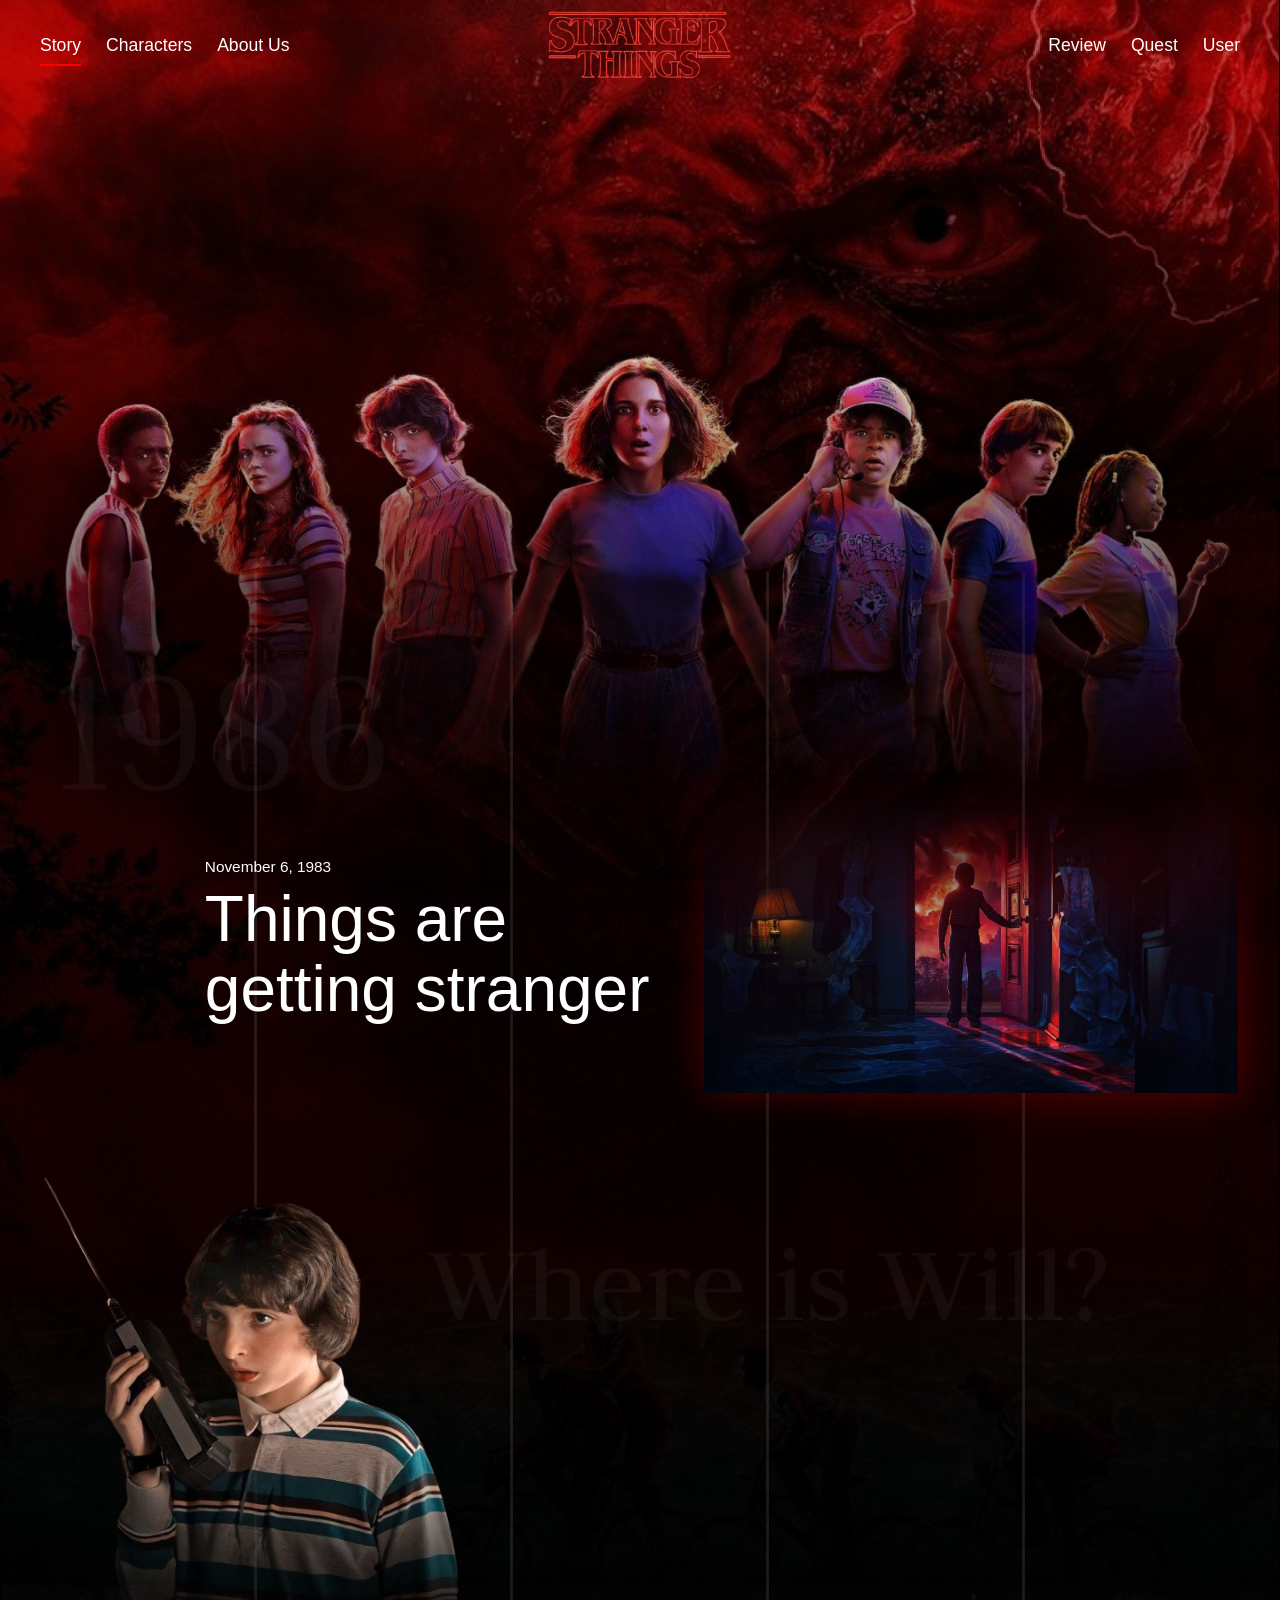
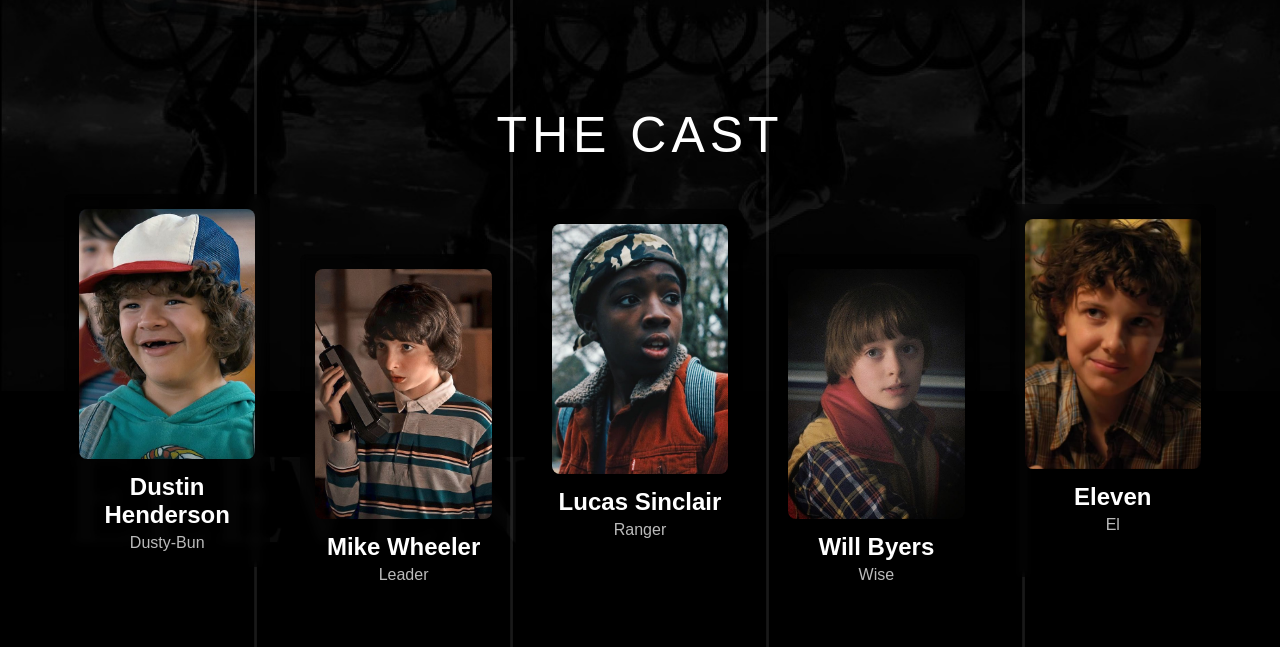
==== index.html @ efb6d6bd "Initial commit" ====
<!DOCTYPE html>
<html lang="en">

<head>
  <meta charset="UTF-8">
  <meta name="viewport" content="width=device-width, initial-scale=1.0">
  <title>Stranger things</title>
  <link rel="stylesheet" href="css/sthing.css">
</head>

<body>
  <nav class="nav-bar">
    <input type="checkbox" id="menu-toggle" style="display:none;">
    <label for="menu-toggle" class="hamburger">&#9776;</label>

    <div class="left nav-group">
      <a href="../index.html" class="active nav-link">Story</a>
      <a href="/HTML/Characters.html" class="nav-link">Characters</a>
      <a href="/HTML/about-us.html" class="nav-link">About Us</a>
    </div>

    <div class="center">
      <img src="../assets/logost.png" alt="logo">
    </div>

    <div class="right nav-group">
      <a href="/HTML/reviewmain.html" class="nav-link">Review</a>
      <a href="/HTML/quest.html" class="nav-link">Quest</a>
      <a href="/HTML/user.html" class="nav-link">User</a>
    </div>
  </nav>

  <div class="text">
    <img src="../assets/things are getiing strange fade.png" alt="" id="stranger">
    <p class="date">November 6, 1983</p>
    <h2>Things are<br> getting stranger</h2>
  </div>
  <img class="mike" src="../assets/mike-bg.png" alt="">

  <div class="cast">
    <p class="cast-title">The Cast</p>

    <ul class="characters">
      <li class="character">
        <img src="../assets/dustin-img.jpeg" alt="">
        <p class="name">Dustin Henderson</p>
        <p class="nick-name">Dusty-Bun</p>
      </li>

      <li class="character">
        <img src="../assets/mike-img.jpeg" alt="">
        <p class="name">Mike Wheeler</p>
        <p class="nick-name">Leader</p>
      </li>

      <li class="character">
        <img src="../assets/lucas-img.jpeg" alt="">
        <p class="name">Lucas Sinclair</p>
        <p class="nick-name">Ranger</p>
      </li>

      <li class="character">
        <img src="../assets/will-img.jpeg" alt="">
        <p class="name">Will Byers</p>
        <p class="nick-name">Wise</p>
      </li>

      <li class="character">
        <img src="../assets/Eleven.jpg" alt="">
        <p class="name">Eleven</p>
        <p class="nick-name">El</p>
      </li>
    </ul>
  </div>
  <script src="js\sthings.js"></script>
</body>

</html>
---- css/sthing.css ----
/* PRELOADER */
* {
  box-sizing: border-box;
  margin: 0;
  padding: 0;
}

#preloader {
  position: fixed;
  width: 100%;
  height: 100vh;
  background: #000;
  display: flex;
  justify-content: center;
  align-items: center;
  z-index: 9999;
  overflow: hidden;
}

/* Red glowing title */
.loader-title {
  font-size: 6rem;
  color: #8b0000;
  letter-spacing: 8px;
  text-transform: uppercase;
  font-family: 'Cinzel Decorative', serif;
  font-weight: 700;
  animation: flicker 2s infinite alternate;
  text-shadow:
    0 0 5px #ff0000,
    0 0 15px #ff0000,
    0 0 30px #ff0000,
    0 0 60px #990000;
}

/* Flicker animation */
@keyframes flicker {
  0% {
    opacity: 0.3;
  }

  20% {
    opacity: 1;
  }

  40% {
    opacity: 0.5;
  }

  60% {
    opacity: 1;
  }

  80% {
    opacity: 0.6;
  }

  100% {
    opacity: 1;
  }
}

body {
  margin: 0;
  padding: 0;
  width: 100%;
  background-color: #000;
  background-image: url("../assets/bg.jpg.jpeg");
  background-size: 100% auto;
  /* Scales horizontally, places images on pure black BELOW it */
  background-position: top center;
  background-repeat: no-repeat;
  overflow-x: hidden;
  font-family: Arial, sans-serif;
}

/* NAVBAR */
.nav-bar {
  display: flex;
  align-items: center;
  justify-content: space-between;
  height: 90px;
  padding: 0 40px;
  position: relative;
  z-index: 1000;
}

.left,
.right {
  display: flex;
  gap: 25px;
}

.nav-link {
  position: relative;
  color: white;
  text-decoration: none;
  padding: 10px 0;
  display: inline-block;
  font-size: 1.1rem;
}

.nav-link::after {
  content: '';
  position: absolute;
  width: 100%;
  height: 2px;
  bottom: 0;
  left: 0;
  background-color: red;
  transform: scaleX(0);
  transform-origin: bottom left;
  transition: transform 0.3s ease-out;
}

.nav-link:hover::after,
.nav-link.active::after {
  transform: scaleX(1);
}

.center {
  position: absolute;
  left: 50%;
  top: 45px;
  transform: translate(-50%, -50%);
}

.center img {
  height: clamp(80px, 10vw, 150px);
}

.hamburger {
  display: none;
  font-size: 30px;
  color: white;
  cursor: pointer;
  user-select: none;
}

/* MAIN CONTENT (Scaled absolute positioning) */
.text {
  position: relative;
  width: 100%;
  height: 80vw;
  /* Establish a container bounded by screen width proportion */
}

.date {
  color: white;
  font-size: clamp(14px, 1.2vw, 22px);
  position: absolute;
  top: 60vw;
  /* scale of 540px */
  left: 16vw;
  /* scale of 300px */
}

h2 {
  color: white;
  font-size: clamp(32px, 5vw, 95px);
  font-weight: 200;
  line-height: 1.1;
  position: absolute;
  top: 62vw;
  /* below date */
  left: 16vw;
}

#stranger {
  position: absolute;
  top: 55vw;
  /* scale of 800px */
  left: 55vw;
  /* scale of 590px */
  width: clamp(250px, 42vw, 820px);
  z-index: 5;
  filter: drop-shadow(0 0 20px rgba(255, 0, 0, 0.3));
}

.mike {
  position: relative;
  right: 30vw;
  display: block;
  margin: 5vw auto 0;
  /* Flows naturally below background image */
  width: clamp(300px, 35vw, 800px);
  -webkit-mask-image: linear-gradient(to bottom, rgba(0, 0, 0, 1) 60%, rgba(0, 0, 0, 0) 100%);
  mask-image: linear-gradient(to bottom, rgba(0, 0, 0, 1) 60%, rgba(0, 0, 0, 0) 100%);
  z-index: 2;
}

/* CAST SECTION */
.cast {
  color: white;
  position: relative;
  width: 100%;
  padding: 50px 5%;
  margin-top: 30px;
}

.cast-title {
  text-align: center;
  margin-bottom: 60px;
  font-size: clamp(30px, 4vw, 50px);
  text-transform: uppercase;
  letter-spacing: 5px;
}

.characters {
  display: grid;
  grid-template-columns: repeat(auto-fit, minmax(200px, 1fr));
  gap: 30px;
  list-style: none;
  padding: 0;
  margin: 0;
}

.character {
  text-align: center;
  padding: 15px;
  border-radius: 8px;
  background: rgba(0, 0, 0, 0.4);
  backdrop-filter: blur(5px);
  transition: transform 0.3s ease;
}

.character:hover {
  transform: translateY(-10px) !important;
  box-shadow: 0 10px 20px rgba(255, 0, 0, 0.2);
}

.character img {
  width: 100%;
  height: 250px;
  object-fit: cover;
  border-radius: 8px;
  margin-bottom: 10px;
}

.name {
  color: white;
  font-weight: bold;
  font-size: 24px;
}

.nick-name {
  color: #bbb;
  font-size: 16px;
  margin-top: 5px;
}

/* Desktop stagger effect */
@media (min-width: 1024px) {
  .character:nth-child(1) {
    transform: translateY(-30px);
  }

  .character:nth-child(2) {
    transform: translateY(30px);
  }

  .character:nth-child(3) {
    transform: translateY(-15px);
  }

  .character:nth-child(4) {
    transform: translateY(30px);
  }

  .character:nth-child(5) {
    transform: translateY(-20px);
  }
}

footer {
  position: relative;
  width: 100%;
  background: #000;
  color: #ccc;
  text-align: center;
  padding: 20px 0;
  margin-top: 50px;
  font-size: 1.1rem;
}

/* RESPONSIVE DESIGN FOR TABLETS & MOBILES */
@media (max-width: 992px) {

  /* Mobile Hamburger Nav */
  .hamburger {
    display: block;
    position: absolute;
    right: 40px;
    top: 30px;
  }

  .nav-group {
    display: none;
    flex-direction: column;
    position: absolute;
    left: 0;
    width: 100%;
    background: rgba(0, 0, 0, 0.95);
    padding: 15px;
    text-align: center;
  }

  #menu-toggle:checked~.left {
    display: flex;
    top: 90px;
  }

  #menu-toggle:checked~.right {
    display: flex;
    top: 240px;
    /* Right links stack below left links */
  }

  /* Adjust layouts */
  .text {
    height: 70vw;
  }

  .date {
    top: 35vw;
    left: 10vw;
  }

  h2 {
    top: 38vw;
    left: 10vw;
  }

  #stranger {
    top: 55vw;
    left: 20vw;
    width: 60vw;
  }

  .mike {
    margin-top: 0vw;
    width: 80vw;
  }
}

@media (max-width: 576px) {
  .text {
    height: 90vw;
  }

  .date {
    top: 50vw;
    left: 5vw;
  }

  h2 {
    top: 56vw;
    left: 5vw;
  }

  #stranger {
    top: 70vw;
    left: 20vw;
    width: 80vw;
  }

  .mike {
    width: 80vw;
    margin-top: 25vw;
  }
}
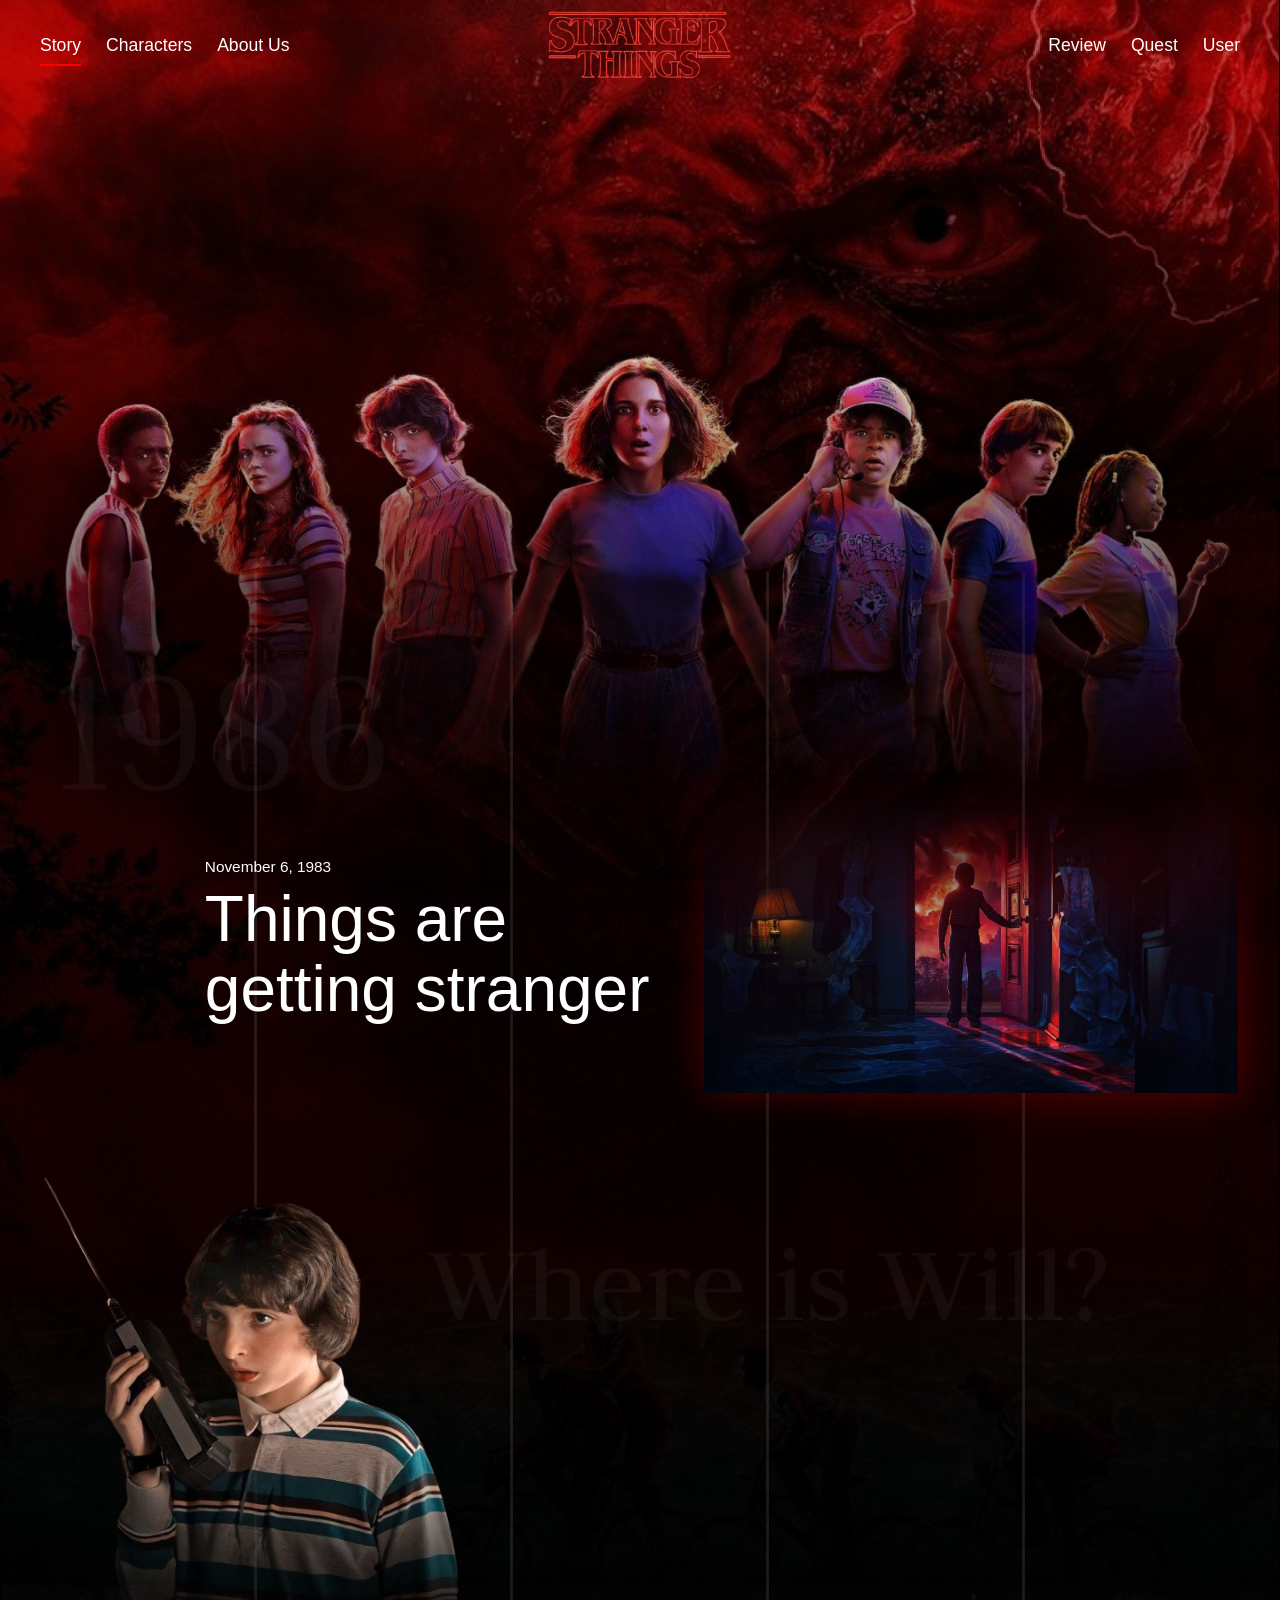
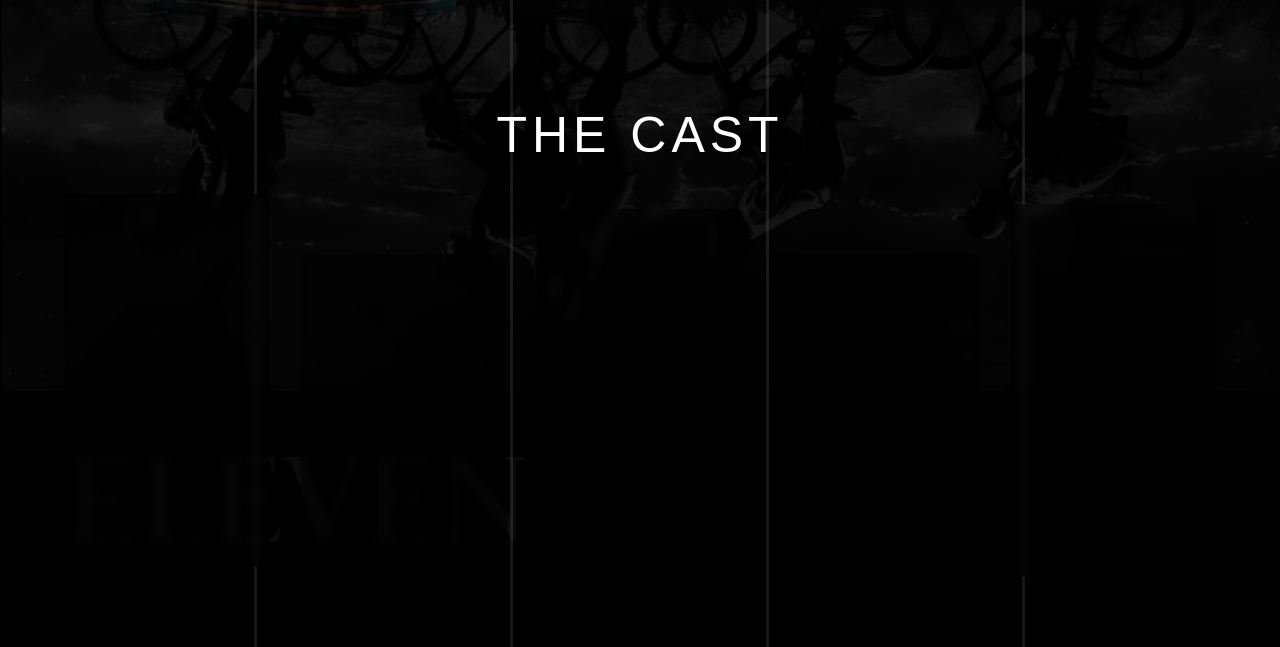
==== commit 81f8905d: "Update image paths to remove '../' prefix" ====
--- a/index.html
+++ b/index.html
@@ -14,24 +14,24 @@
     <label for="menu-toggle" class="hamburger">&#9776;</label>
 
     <div class="left nav-group">
-      <a href="../index.html" class="active nav-link">Story</a>
-      <a href="/HTML/Characters.html" class="nav-link">Characters</a>
-      <a href="/HTML/about-us.html" class="nav-link">About Us</a>
+      <a href="index.html" class="active nav-link">Story</a>
+      <a href="HTML/Characters.html" class="nav-link">Characters</a>
+      <a href="HTML/about-us.html" class="nav-link">About Us</a>
     </div>
 
     <div class="center">
-      <img src="../assets/logost.png" alt="logo">
+      <img src="assets/logost.png" alt="logo">
     </div>
 
     <div class="right nav-group">
-      <a href="/HTML/reviewmain.html" class="nav-link">Review</a>
-      <a href="/HTML/quest.html" class="nav-link">Quest</a>
-      <a href="/HTML/user.html" class="nav-link">User</a>
+      <a href="HTML/reviewmain.html" class="nav-link">Review</a>
+      <a href="HTML/quest.html" class="nav-link">Quest</a>
+      <a href="HTML/user.html" class="nav-link">User</a>
     </div>
   </nav>
 
   <div class="text">
-    <img src="../assets/things are getiing strange fade.png" alt="" id="stranger">
+    <img src="assets/things are getiing strange fade.png" alt="" id="stranger">
     <p class="date">November 6, 1983</p>
     <h2>Things are<br> getting stranger</h2>
   </div>
@@ -42,31 +42,31 @@
 
     <ul class="characters">
       <li class="character">
-        <img src="../assets/dustin-img.jpeg" alt="">
+        <img src="assets/dustin-img.jpeg" alt="">
         <p class="name">Dustin Henderson</p>
         <p class="nick-name">Dusty-Bun</p>
       </li>
 
       <li class="character">
-        <img src="../assets/mike-img.jpeg" alt="">
+        <img src="assets/mike-img.jpeg" alt="">
         <p class="name">Mike Wheeler</p>
         <p class="nick-name">Leader</p>
       </li>
 
       <li class="character">
-        <img src="../assets/lucas-img.jpeg" alt="">
+        <img src="assets/lucas-img.jpeg" alt="">
         <p class="name">Lucas Sinclair</p>
         <p class="nick-name">Ranger</p>
       </li>
 
       <li class="character">
-        <img src="../assets/will-img.jpeg" alt="">
+        <img src="assets/will-img.jpeg" alt="">
         <p class="name">Will Byers</p>
         <p class="nick-name">Wise</p>
       </li>
 
       <li class="character">
-        <img src="../assets/Eleven.jpg" alt="">
+        <img src="assets/Eleven.jpg" alt="">
         <p class="name">Eleven</p>
         <p class="nick-name">El</p>
       </li>
@@ -75,4 +75,4 @@
   <script src="js\sthings.js"></script>
 </body>
 
-</html>+</html>
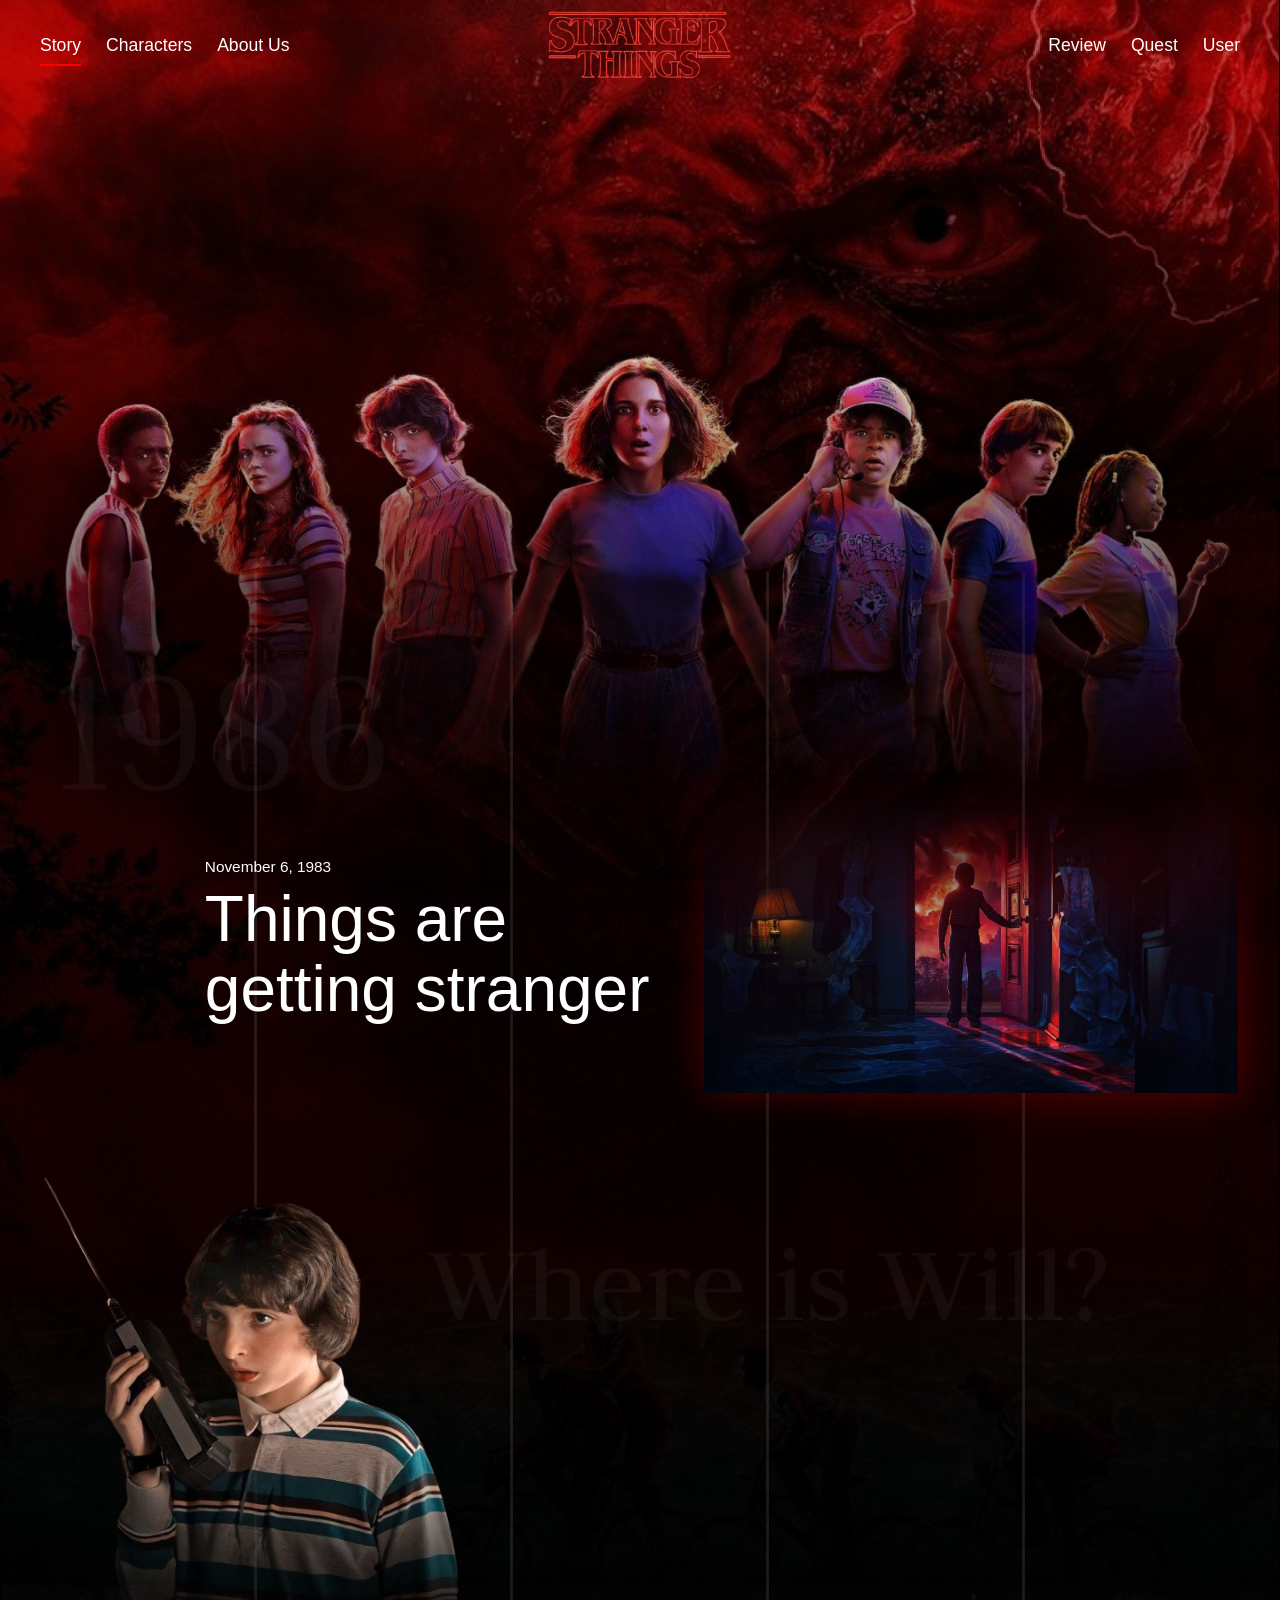
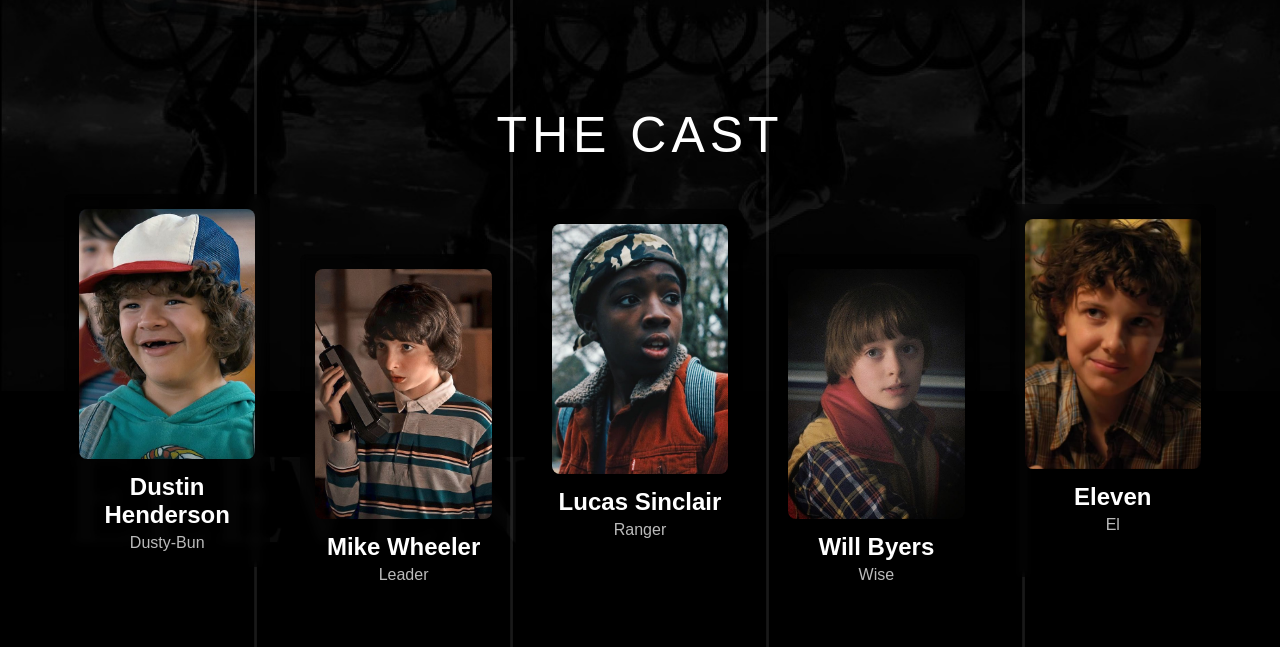
==== commit 53a2b928: "Update index.html" ====
--- a/index.html
+++ b/index.html
@@ -35,7 +35,7 @@
     <p class="date">November 6, 1983</p>
     <h2>Things are<br> getting stranger</h2>
   </div>
-  <img class="mike" src="../assets/mike-bg.png" alt="">
+  <img class="mike" src="assets/mike-bg.png" alt="">
 
   <div class="cast">
     <p class="cast-title">The Cast</p>
